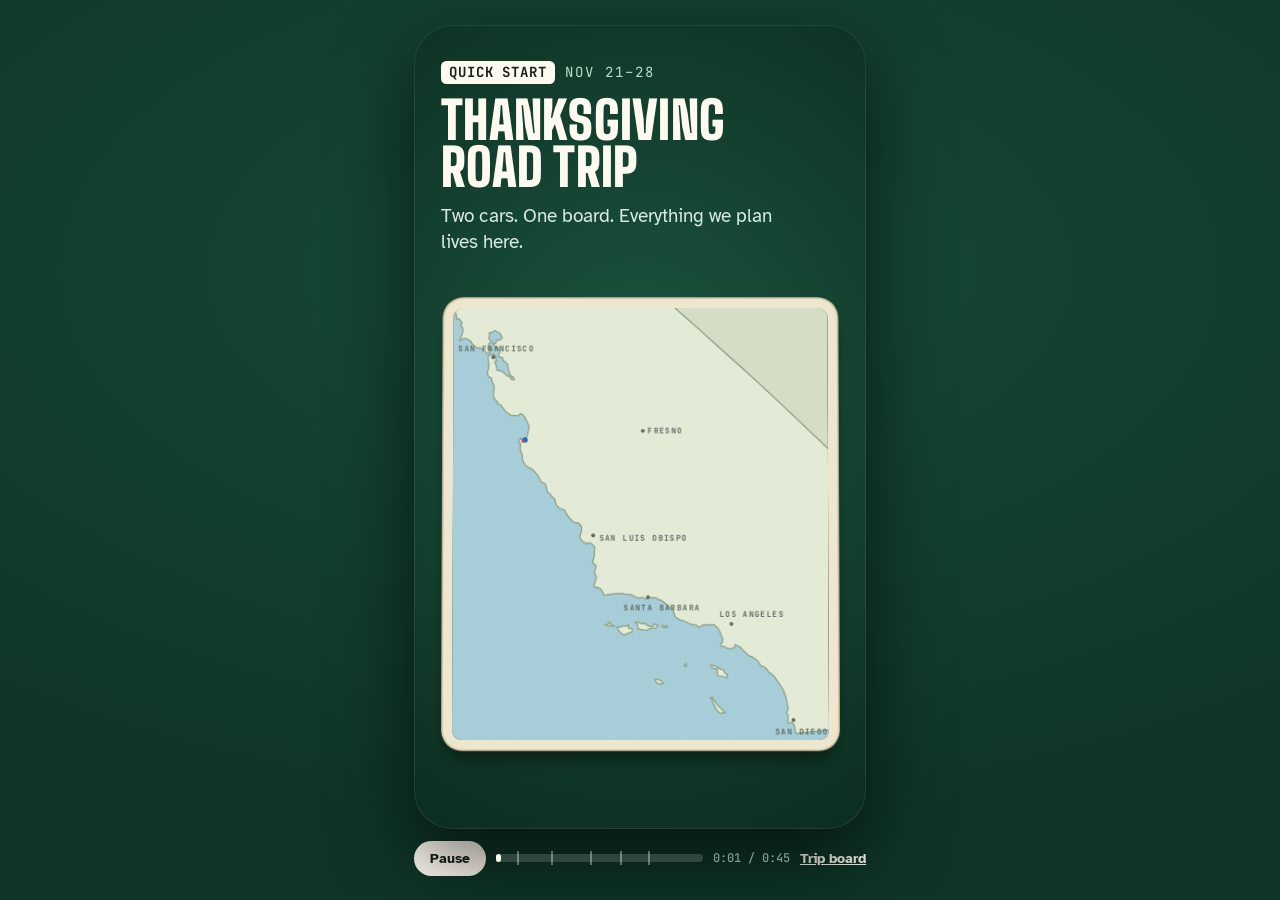
==== quickstart.html @ 66bf84e5 "Add 45-second animated intro at quickstart.html, linked from the join screen Co-Authored-By: Claude " ====
<!doctype html>
<html lang="en">
<head>
<meta charset="utf-8">
<meta name="viewport" content="width=device-width,initial-scale=1,viewport-fit=cover">
<meta name="robots" content="noindex,nofollow">
<title>Road Trip Board</title>
<meta name="claude:viewport-fit-sides" content="cover">
<link rel="preconnect" href="https://fonts.googleapis.com">
<link rel="stylesheet" href="https://fonts.googleapis.com/css2?family=Big+Shoulders+Display:wght@700;800;900&family=Atkinson+Hyperlegible:wght@400;700&family=JetBrains+Mono:wght@500;700&display=swap">
<style>
/* Layout: one vertical 9:16 "phone video" stage on a felt table; the board tilts like a game board, pieces stand up on it. Single deliberate look. */
:root{
  --table:#0f3527; --table2:#164a37; --board-edge:#efe6cf; --land:#e3ead6; --land2:#d5ddc6; --sea:#a7cdd8; --ink:#17221d; --muted:#5b6b62;
  --fam:#d6336c; --fri:#1971c2; --ok:#2f9e44; --hotel:#c92a2a; --house:#2b8a3e; --cream:#fffaf0;
  --f-display:"Big Shoulders Display", Impact, "Arial Narrow", sans-serif;
  --f-body:"Atkinson Hyperlegible", system-ui, sans-serif;
  --f-mono:"JetBrains Mono", ui-monospace, monospace;
  color-scheme:dark;
}
html,body{height:100%}
body{margin:0;background:radial-gradient(120% 90% at 50% 30%, var(--table2), var(--table) 70%);color:var(--cream);font-family:var(--f-body);
  display:flex;flex-direction:column;align-items:center;justify-content:center;gap:12px;padding-block:12px;
  padding-left:max(16px, env(safe-area-inset-left,0px));padding-right:max(16px, env(safe-area-inset-right,0px));box-sizing:border-box;overflow:hidden}
.stage{position:relative;aspect-ratio:9/16;height:min(calc(100dvh - 96px), calc((100vw - 32px) * 16 / 9));max-width:100%;container-type:size;
  border-radius:3cqw;overflow:hidden;background:radial-gradient(130% 80% at 50% 45%, #1b5640, #0d2f22 75%);box-shadow:0 30px 80px #0009, inset 0 0 0 1px #ffffff14}
.cap{position:absolute;inset:4.5cqh 6cqw auto;z-index:5;text-align:left}
.cap .k{font-family:var(--f-mono);font-size:3.1cqw;letter-spacing:.14em;text-transform:uppercase;color:#b8e0c8;display:flex;gap:2.4cqw;align-items:center}
.cap .k b{background:var(--cream);color:var(--ink);padding:.5cqw 1.8cqw;border-radius:1.2cqw;letter-spacing:.06em}
.cap h2{margin:1.6cqh 0 0;font-family:var(--f-display);font-weight:900;font-size:11.5cqw;line-height:.92;text-transform:uppercase;letter-spacing:.005em;text-wrap:balance}
.cap p{margin:1.4cqh 0 0;font-size:4.1cqw;line-height:1.35;color:#d9eadf;max-width:80cqw}
.cap h2 .p{color:#ff8fb6}.cap h2 .b{color:#74c0fc}
.wrap{position:absolute;left:5cqw;right:5cqw;top:31cqh;height:58cqh;perspective:160cqw;perspective-origin:50% 0%}
.board{position:absolute;inset:0;transform-style:preserve-3d;transform-origin:50% 100%;border-radius:2.4cqw;
  box-shadow:0 0 0 2.2cqw var(--board-edge), 0 0 0 2.6cqw #d4c7a6, 0 3cqw 5cqw 1cqw #0008}
.board svg{position:absolute;inset:0;width:100%;height:100%;border-radius:2.4cqw;display:block}
.ov{position:absolute;inset:0;z-index:4;pointer-events:none}
.mk{position:absolute;width:10px;height:10px;margin:-5px 0 0 -5px}
.pc{position:absolute;left:0;top:0;pointer-events:none;will-change:transform,opacity}
.up{transform-origin:50% 100%;display:flex;flex-direction:column;align-items:center}
.lbl{transition:opacity .3s;font-family:var(--f-body);font-weight:700;font-size:3.5cqw;background:var(--cream);color:var(--ink);padding:.5cqw 1.6cqw;border-radius:1cqw;white-space:nowrap;
  box-shadow:0 .6cqw 1.4cqw #0005;display:flex;gap:1.4cqw;align-items:center;margin-bottom:.8cqw}
.pill{font-family:var(--f-mono);font-size:2.8cqw;font-weight:700;text-transform:uppercase;letter-spacing:.06em;padding:.2cqw 1.2cqw;border-radius:5cqw;border:.3cqw solid currentColor}
.car{width:11cqw;height:6.8cqw;border-radius:1.6cqw;display:grid;place-items:center;box-shadow:0 .8cqw 0 #0004, 0 1.6cqw 2cqw #0006}
.car svg{width:7.4cqw;height:5cqw}
.shadow{position:absolute;left:50%;bottom:-1cqw;width:9cqw;height:2.4cqw;transform:translateX(-50%);background:radial-gradient(closest-side,#0006,transparent);z-index:-1}
.day{position:absolute;left:6cqw;bottom:2.6cqh;z-index:6;font-family:var(--f-mono);font-weight:700;font-size:3.4cqw;background:var(--cream);color:var(--ink);
  padding:1cqw 2.4cqw;border-radius:1.4cqw;box-shadow:0 1cqw 2cqw #0006}
.photo{position:absolute;z-index:7;width:34cqw;background:#fff;padding:1.8cqw 1.8cqw 6cqw;border-radius:.8cqw;box-shadow:0 2cqw 4cqw #0008;transform-origin:50% 50%}
.photo .img{aspect-ratio:1;border-radius:.3cqw;background:linear-gradient(180deg,#f7b267 0%,#f4845f 34%,#9b5de5 58%,#277da1 60%,#1d5c78 100%);position:relative;overflow:hidden}
.photo .img svg{position:absolute;inset:auto 0 0 0;width:100%}
.photo .c{position:absolute;left:0;right:0;bottom:1.3cqw;text-align:center;font-family:var(--f-body);font-weight:700;font-size:3cqw;color:#333}
.end{position:absolute;inset:0;z-index:9;background:linear-gradient(180deg,#0d2f22f2,#0b2a1ef7);display:flex;flex-direction:column;justify-content:center;gap:3.2cqh;padding:0 8cqw}
.end h2{margin:0;font-family:var(--f-display);font-weight:900;font-size:13cqw;line-height:.9;text-transform:uppercase;text-wrap:balance}
.end ol{list-style:none;margin:0;padding:0;display:grid;gap:2.2cqh;counter-reset:s}
.end li{display:grid;grid-template-columns:11cqw 1fr;gap:3.5cqw;align-items:center;font-size:4.6cqw;line-height:1.3;counter-increment:s}
.end li::before{content:counter(s);width:11cqw;height:11cqw;border-radius:50%;display:grid;place-items:center;font-family:var(--f-display);font-weight:900;font-size:7cqw;background:var(--cream);color:var(--ink);box-shadow:0 .8cqw 0 #0005}
.end li b{display:block;font-size:5.2cqw}
.end .go{justify-self:start;align-self:flex-start;font:700 4.4cqw var(--f-body);background:var(--cream);color:var(--ink);text-decoration:none;padding:2.4cqw 5cqw;border-radius:99px;box-shadow:0 .8cqw 0 #0005}
.end .foot{font-family:var(--f-mono);font-size:3cqw;color:#b8e0c8;letter-spacing:.08em;text-transform:uppercase}
.bar{display:flex;align-items:center;gap:10px;width:min(100%, calc((100dvh - 96px) * 9 / 16));min-width:0}
.bar button{font:700 14px var(--f-body);background:var(--cream);color:var(--ink);border:0;border-radius:999px;padding:9px 16px;cursor:pointer;flex:none}
.bar button:focus-visible{outline:3px solid #74c0fc;outline-offset:2px}
.track{position:relative;flex:1;height:8px;border-radius:8px;background:#ffffff26;cursor:pointer;min-width:0}
.track i{position:absolute;inset:0 auto 0 0;border-radius:8px;background:var(--cream)}
.track s{position:absolute;top:-3px;width:2px;height:14px;background:#ffffff59}
.time{font:500 12px var(--f-mono);color:#b8e0c8;font-variant-numeric:tabular-nums;flex:none}
</style>
</head>
<body>


<div class="stage" id="stage" aria-label="Animated tour of the road trip board">
  <div class="cap" id="cap" aria-live="polite"></div>
  <div class="day" id="day">SAT 21</div>
  <div class="wrap"><div class="board" id="board">
    <svg id="map" viewBox="130 430 640 711" preserveAspectRatio="xMidYMid slice" aria-hidden="true">
      <defs>
        <pattern id="grid" width="40" height="40" patternUnits="userSpaceOnUse"><path d="M40 0H0V40" fill="none" stroke="#ffffff" stroke-opacity=".18" stroke-width="1"/></pattern>
      </defs>
      <rect x="-200" y="0" width="1400" height="1400" fill="#a7cdd8"/>
      <rect x="-200" y="0" width="1400" height="1400" fill="url(#grid)"/>
      <path d="M99.1,-491.3L106.2,-492.4L110.6,-487.8L110.3,-482.2L116.1,-477.9L124.5,-477.8L135.4,-483L140.1,-482.6L160.1,-470.5L162.5,-464.3L168.5,-456.1L168.9,-450.3L171.3,-445.1L170.2,-438.3L173.6,-429.3L172.3,-425.2L173.3,-420.1L184.5,-414.6L200,-411.1L203.8,-409.1L209.5,-410.6L213.9,-407.3L220,-406.8L227.8,-410.8L235.6,-411.5L253.9,-419.9L257.9,-424.5L263,-426.1L270.1,-424.6L280,-425.8L289.4,-428.4L295.9,-425.4L301.6,-424.5L307.7,-425.9L319.2,-421.8L322.3,-414.2L327,-414.6L333.5,-419.7L345,-420.1L349.4,-418.5L353.1,-421.9L369,-427.1L374.1,-430.7L381.2,-429.7L388.3,-424.6L395.8,-425.2L407.3,-427.8L414,-428.3L417.8,-432.6L427.2,-435.3L437.1,-440L452.6,-442.7L465.2,-443.7L469.6,-449.5L474.3,-451.9L482.4,-449.6L504.1,-453.6L509.9,-452.2L516.3,-452.8L525.8,-457L529.5,-460.7L584.7,-460.8L669.4,-460.5L724.9,-460.2L730.3,-449.3L734,-446.6L739.5,-439L745.5,-439.5L748.9,-434.7L755.4,-434.5L760.8,-429.6L760.8,-424.3L765.2,-419.3L767.6,-413.8L759.4,-402.8L759.1,-397.3L755.7,-394.9L747.6,-379.7L747.9,-376.1L744.9,-370.9L742.5,-359.1L738.1,-355.1L736.1,-349.7L731.3,-345.2L730.3,-340L732.7,-334.1L729.6,-327.2L723.5,-319.5L723.5,-317.4L712.7,-312.4L708,-303L705.3,-293.2L701.9,-286.5L695.8,-281.6L696.8,-274.9L694.1,-271.2L699.2,-264.2L696.4,-258.5L700.8,-255L707.3,-257.5L712.7,-251.5L719.5,-252.8L720.1,-247.4L726.2,-245.7L726.6,-242.5L723.2,-236.2L719.1,-234.5L719.5,-230.2L723.2,-227L722.9,-222.6L718.8,-214.4L718.8,-208.9L715.1,-207.8L714.4,-201.8L714.4,11.8L658.2,12L565.7,12.5L556.9,12.8L508.5,12.6L434,12.4L402.9,12.6L336.2,12.6L297.6,12.2L245.4,11.4L230.2,10.9L198,10.8L185.5,11.3L146.5,11.5L137.1,10.7L118.1,11.9L92,11.8L89,12.4L36.5,12L29.4,6.4L24.3,0.8L21.9,-6.2L22.6,-9.5L17.9,-17.7L18.5,-21L16.2,-27.4L15.5,-40.2L19.9,-55.1L17.5,-65.9L11.8,-74.8L8,-75L4.3,-87.5L9.4,-96.6L13.5,-106.3L15.5,-114.8L15.5,-120L18.5,-128.1L20.6,-138.2L18.5,-142.5L24.3,-147.8L27,-152.2L32.4,-165.6L37.5,-185.2L42.6,-213.9L45,-236.7L46.3,-255.8L49,-276.6L48.7,-283.6L51.1,-302.3L51.1,-311.6L49.4,-315.6L52.1,-324.8L56.1,-347.8L58.8,-359.7L60.2,-375.7L59.2,-382.3L60.2,-393.4L58.8,-400.4L60.5,-402.8L62.2,-420.7L61.9,-428.4L58.2,-432.6L60.2,-441.4L59.5,-449.8L57.1,-454.4L62.6,-458.1L62.9,-469.1L56.5,-488.7L65.6,-480.7L70.4,-479.3L69.3,-483.1L77.1,-484.1L79.5,-485.9L83.2,-483L87.3,-486.2L92.4,-486.2L99.1,-491.3Z" fill="#d5ddc6" stroke="#b7c2a8" stroke-width="1.5"/>
      <path d="M434,12.5L508.5,12.6L556.9,12.8L565.7,12.5L658.2,12L714.4,11.8L776.7,12.3L875.9,12.3L902.7,12.3L924,11.6L943.6,12.5L955.8,12.3L996.1,12.6L996.1,129.9L995.8,156.9L995.8,220.6L995.4,235.7L995.4,404.3L995.1,436.6L995.4,466.8L995.1,484.4L995.4,512L995.1,602.4L995.1,646.7L995.8,674.3L995.4,697.7L993.7,699.2L985.6,717.8L977.5,718.9L970.4,713.7L971.1,710.9L965,703.7L960.6,703.4L952.4,705.3L951.8,702.7L946,702.6L941.9,705.2L940.2,703.8L937.2,706.7L928.7,709.9L931.1,718L929.8,722.3L933.8,732.2L937.2,735.3L934.2,737.8L932.8,743.4L934.5,749.4L933.5,754.6L935.8,757.7L934.8,761.7L937.9,765.6L937.9,776L935.8,779.7L937.2,785.6L940.9,790.3L943,796.9L946,815L946,822.3L938.9,826.7L942.3,828.9L940.2,838.5L890.5,788.6L866.8,764.9L787.5,687.8L681.5,587.5L638.5,547.5L617.6,528.6L575.2,490.4L541.7,460.1L520.4,441.6L481.8,407.5L442.8,374.1L434,366.2L433.3,339.6L433.7,327.2L433.7,280.8L434.4,239.6L434.4,162.9L434,159.4L434,12.5Z" fill="#d5ddc6" stroke="#b7c2a8" stroke-width="1.5"/>
      <path d="M932.1,1108.1L933.8,1105L941.9,1106.3L950.4,1103.7L949.7,1099.6L955.8,1093.2L956.2,1085.2L951.1,1071.4L945.7,1070.6L943.3,1071.9L938.9,1069.4L933.1,1064.2L935.5,1057.4L936.2,1043L931.1,1038.8L934.2,1032.2L931.4,1027.1L937.9,1026.2L947.4,1012.2L950.4,1009.7L949.1,1005L950.4,993.9L953.1,992.7L952.4,985.2L950.1,978.7L950.4,973.5L952.4,972.9L951.8,967.3L949.4,965.3L958.9,953.5L958.9,946.5L961.6,943.7L969.4,940.7L972.8,936.7L978.5,934.5L987.3,926L987,921L983.3,915.5L978.5,913.6L968,903.5L963.6,902.8L964.3,896.9L955.5,872.6L947.7,866.2L945.3,859.2L939.9,853.4L940.2,838.5L942.3,828.9L938.9,826.7L946,822.3L946,815L943,796.9L940.9,790.3L937.2,785.6L935.8,779.7L937.9,776L937.9,765.6L934.8,761.7L935.8,757.7L933.5,754.6L934.5,749.4L932.8,743.4L934.2,737.8L937.2,735.3L933.8,732.2L929.8,722.3L931.1,718L928.7,709.9L937.2,706.7L940.2,703.8L941.9,705.2L946,702.6L951.8,702.7L952.4,705.3L960.6,703.4L965,703.7L971.1,710.9L970.4,713.7L977.5,718.9L985.6,717.8L993.7,699.2L995.4,697.7L995.8,674.3L995.1,646.7L995.1,602.4L1062.8,602.4L1138,602.4L1244,602.3L1276.8,602.2L1331,602L1333,602.7L1412.6,602.7L1467.5,602.6L1467.5,774.2L1467.1,798.2L1467.5,801.3L1467.5,895.1L1467.1,956.8L1467.5,971.6L1467.1,983L1467.1,1271.9L1445.5,1271.7L1377.4,1271.8L1334.1,1271.9L1275.8,1271.9L1154.3,1223.6L1082.5,1196.3L1047.9,1182.5L923.3,1134.7L925,1128L923.3,1126.3L923.7,1120.2L926.4,1118.6L932.1,1108.1Z" fill="#d5ddc6" stroke="#b7c2a8" stroke-width="1.5"/>
      <path d="M565.7,1018.4L571.2,1018.9L580.6,1024.3L587.8,1026.6L588.1,1029.1L593.5,1035.3L591.8,1039.7L587.4,1037.1L578.6,1036.4L576.6,1032.9L576.6,1025.3L569.8,1023.7L565.7,1018.4ZM565.4,1071.3L568.5,1070.9L575.9,1082.8L589.4,1096L586.1,1095.6L582.3,1097.8L576.6,1093.3L572.2,1086L567.4,1074L565.4,1071.3ZM522.7,1016.9L525.4,1016.2L525.8,1020.4L522.1,1019.7L522.7,1016.9ZM487.5,953.4L490.2,955.1L494,953.7L494,956.7L488.2,957.2L485.2,955L487.5,953.4ZM473.6,1042L478.4,1041.3L485.2,1044.8L487.9,1048L483.5,1049.5L476.7,1047.4L473.6,1042ZM441.5,947.7L447.6,948.4L452,950.7L457,950.1L463.5,954.5L469.9,954.9L472.3,951L479.1,953L475.3,957.4L465.9,958.5L460.1,961.6L445.9,959.2L445.5,953L441.5,947.7ZM410.7,956.6L418.1,955.8L421.2,953.7L425.6,954.5L430,952.6L430,957.5L436.1,958.8L436.4,963.6L422.5,969.1L417.1,965.4L410.7,956.6ZM391.7,952.4L397.1,950.7L399.1,947.8L401.2,951.4L405.6,954L398.5,954.6L391.7,952.4ZM36.5,12L89,12.4L92,11.8L118.1,11.9L137.1,10.7L146.5,11.5L185.5,11.3L198,10.8L230.2,10.9L245.4,11.4L297.6,12.2L336.2,12.6L402.9,12.6L434,12.4L434,159.4L434.4,162.9L434.4,239.6L434,279.5L433.7,327.2L433.3,339.6L434,366.2L442.8,374.1L481.8,407.5L520.4,441.6L541.7,460.1L575.2,490.4L617.6,528.6L638.5,547.5L681.5,587.5L787.5,687.8L866.8,764.9L890.5,788.6L940.2,838.5L939.9,853.4L945.3,859.2L947.7,866.2L955.5,872.6L964.3,896.9L963.6,902.8L968,903.5L978.5,913.6L983.3,915.5L987,921L987.3,926L978.8,932.6L972.8,936.7L969.4,940.7L961.6,943.7L958.9,946.5L958.9,953.5L949.4,965.3L951.8,967.3L952.4,972.9L950.4,973.5L950.1,978.7L952.4,985.2L953.1,992.7L950.4,993.9L949.1,1005L950.4,1009.7L947.4,1012.2L937.9,1026.2L931.4,1027.1L934.2,1032.2L931.1,1038.8L936.2,1043L935.5,1057.4L933.1,1064.2L937.9,1071.1L943.3,1071.9L945.7,1070.6L951.1,1071.4L956.2,1085.2L955.8,1093.2L949.7,1099.6L950.4,1103.7L941.9,1106.3L933.8,1105L932.1,1108.1L791.3,1120.9L705.3,1130L704.2,1120L701.2,1113.7L698.5,1111.7L693.7,1114L692.7,1107.3L693.1,1100.1L690.4,1096L693.4,1089.8L690.4,1073.4L686,1060.6L682.9,1055.1L669.4,1035.5L660.9,1029.3L657.5,1024.1L652.4,1020.4L649.4,1020.6L642.9,1010.9L634.1,1004.9L629.4,1003.4L622.6,997.6L614.2,988.7L606,984.8L605.4,989.5L598.2,991.9L592.2,990.4L588.8,987.9L583.7,987.3L582.3,983.4L585.4,980L585.7,975.6L581,963.8L577.3,957.4L571.5,952.3L559.6,952.2L552.2,953L546.8,956.6L542,952.8L532.6,951.2L520,945.2L516,945L507.8,939.6L502.1,925.3L498.7,924.3L492.9,918.9L484.8,912.6L477.7,910.1L475.7,908L464.8,907.6L459.4,910.1L453.3,907.5L445.9,908.5L433.3,902.5L425.6,902.5L420.5,900.9L405.6,901.6L389.3,903.9L389,900.7L384.6,894L379.2,891L375.1,891.4L373.1,888.1L377.5,873.6L373.7,867.5L376.5,855.5L370.7,850L373.7,838.3L374.1,824.1L368,818.4L363.3,817.7L362.2,819.9L353.1,814.3L349.4,809.4L352.8,796.1L352.1,791L348.4,785.7L339.2,784.2L330.1,773.9L324,763.6L315.8,761.1L310.1,754.4L308.4,746.2L303,741.4L300.6,737.7L295.9,734.1L293.8,724.1L292.1,720.5L285.4,717.6L280.3,707L271.8,697.5L260.7,691L256.9,686.4L254.2,678.3L254.6,674L250.8,663.8L251.5,654.4L247.8,652.8L251.2,645.3L257.3,649.2L260.3,646.1L262.7,639.9L265.4,625.6L258.3,610.5L254.2,606.1L250.8,605L247.8,607.9L235.3,607.7L225.8,600.8L218.3,590.4L213.6,588.6L212.9,585.4L207.2,579.4L205.8,573.1L207.5,560L203.4,550.9L202.7,545.7L198.7,544.2L196.7,540.9L196.3,534.4L198,531.7L198.7,523.8L196.7,510.2L201.4,507.4L206.8,506.6L208.8,509L211.2,518L208.2,518.9L211.9,529.7L211.2,532.5L220.4,534.8L229.5,542.9L232.2,542.4L236.9,548.8L241,548.5L239,544.4L234.9,542.5L231.5,533.7L229.2,522.6L222.1,517.1L221.4,512.5L213.9,509.8L217,502.3L214.6,495.4L209.5,495.5L204.8,488.6L207.5,489.5L210.5,486.9L210.5,482.8L217,483L220.4,479.1L217,471.9L208.2,467.4L203.8,470.5L199,471.1L199.7,475.8L198,480.5L203.1,485.7L199,488.2L197.7,492.7L204.1,498.4L201.7,499.8L198,496.8L200.4,504.1L195.3,505.7L192.3,501.8L183.4,495.6L179,496.8L171.3,490.1L167.9,484.7L162.1,481.3L156.7,480.5L149.9,483.9L154.7,471L155.7,466.1L151.6,456.8L154,454.7L148.6,447.6L144.8,448.6L144.5,441.8L138.8,431.1L132,425.9L127.2,424L119.8,417.5L107.3,399.6L102.5,396.7L99.8,392.5L89.3,383.4L81.2,371.6L85.9,363.7L85.6,359.4L80.8,346.7L75.4,334.2L73.1,323.5L74.1,313.5L78.5,300.1L76.8,294.8L76.8,288.2L72,278.9L70.7,267.9L65.3,264.3L63.2,258.7L51.4,245.2L49,244.6L49,240.2L46.3,235.8L38.9,232.6L22.3,217.3L23.6,210.9L22.3,203.8L17.9,196.3L20.9,186.3L25.7,175.3L39.9,148.4L43.6,138.7L46,126.7L41.9,122.9L41.6,113.1L46.6,102.8L50.7,78.1L49,65.3L43.9,52.3L41.2,42.5L38.2,42.9L32.4,37.5L35.8,30L37.5,18.8L36.5,12Z" fill="#e3ead6" stroke="#8fa48a" stroke-width="2.2"/>
      <g font-family="JetBrains Mono, monospace" font-size="13" font-weight="700" fill="#5b6b62" letter-spacing="1.5" id="cities"></g>
      <g id="routes" fill="none" stroke-linecap="round" stroke-linejoin="round"></g>
    </svg>
    <div id="marks"></div>
  </div></div>
  <div class="ov" id="pieces"></div>
  <div class="photo" id="photo" hidden><div class="img"><svg viewBox="0 0 100 46" preserveAspectRatio="none"><path d="M0 46V20l14-6 10 7 12-12 14 9 8-4v32z" fill="#3a2e2a"/><path d="M58 30h42v2H58zM64 32h2v14h-2zm10 0h2v14h-2zm10 0h2v14h-2zm10 0h2v14h-2z" fill="#e9e3d6"/><path d="M58 30q21-14 42 0" fill="none" stroke="#e9e3d6" stroke-width="2"/></svg></div><div class="c">Big Sur · Sat 28</div></div>
  <div class="end" id="end" hidden>
    <h2>That's the whole game.</h2>
    <ol>
      <li><span><b>Open the link</b>Works on any phone or computer.</span></li>
      <li><span><b>Type your name and the trip passcode</b>Once per phone. Olaf will text you the passcode.</span></li>
      <li><span><b>Add a place or a photo</b>A quick tour shows you around the first time.</span></li>
    </ol>
    <a class="go" href="./">Open the trip board</a>
    <div class="foot">Thanksgiving road trip · Nov 21–28</div>
  </div>
</div>
<div class="bar">
  <button id="play" type="button">Pause</button>
  <div class="track" id="track" role="slider" aria-label="Video position" tabindex="0" aria-valuemin="0" aria-valuemax="45" aria-valuenow="0"><i id="fill"></i></div>
  <span class="time" id="time">0:00</span>
  <a href="./" style="font:700 14px var(--f-body);color:var(--cream);flex:none">Trip board</a>
</div>

<script>
const G = {"routes":{"upFam":"660.6,1000.2 660,999 656.9,996.7 654.2,995.3 652.8,993.7 649.6,991.5 647.7,992.4 646,994.9 643.9,992.2 642.1,990 640.3,988.5 637.9,987.3 635.8,985.3 635.1,984.1 633.9,982.5 631.9,980 629.9,977.7 628.4,976.3 625.7,974.6 624.1,973.5 622,972.1 620.2,970.7 618.4,969.5 616.5,968.1 615.2,966.7 613.9,964.4 612.9,962.6 611.4,961.1 609.5,958 608.3,956.5 606.8,955.1 604.6,954.4 602.7,953.5 602.5,951 602.2,948.9 601.5,946.4 599.4,945.2 597.8,943.8 596.9,942.2 596.4,939.7 595.6,938.7 593.8,936.5 592.8,935.1 591.6,934 590.5,932.8 589.2,931.2 587.9,930.6 586.3,930.1 584.2,929.4 581.8,926.8 580.4,924.8 578.9,922.9 576.8,920.3 575.3,918.5 574.3,917 572.7,916.3 571.2,915.3 570.2,913.7 569.2,911.9 568.7,909.6 568,907.7 567.2,905.9 565.2,904.3 564.6,902.9 564.5,901.5 564.7,900.1 563.5,897.6 562.4,895.8 561.2,893.9 560.3,892.7 559.4,891.6 558.2,890.3 556.4,888.4 555.6,887.4 555.5,884.8 554.8,883.2 554,882.2 551.9,881 551.5,879.3 550.8,878.3 549.7,877.2 548.7,875.8 547.9,874.3 547.3,872.6 547.3,870.6 547.6,868.4 547.5,866.9 546.8,865.6 544.7,864 543.7,863.1 540.8,862.7 539.4,861.4 541.1,858.2 539.7,855.1 538.5,853.5 537.7,852.5 536.7,851.7 535.7,850.7 535.5,849.1 535.6,847.4 534.9,845.8 533.9,842 532.9,837.9 532.6,836.6 530.8,834.7 529.3,832.8 524.5,827.1 514,815.2 504.6,804.1 494.2,794.6 485.3,786.5 478.3,780.1 470.6,771.3 466.5,765.6 451.5,740.4 446.9,733.9 437.5,722.5 432.2,717.2 424.4,711.5 415.5,699.5 408.5,685.6 405.3,681.1 395.1,666.8 389.3,659.2 379.1,649.4 376.2,646.6 369.4,635.4 358.5,615.6 354.4,610.4 348.7,604 342.5,595.7 337.8,589.3 332.6,579.3 330.8,571 328.9,562.7 327.4,556.9 325.5,553.4 322.9,548 320,544.4 315,539.2 304.5,529.1 289.3,517.5 286.8,514.9 284.8,514.9 282.4,515.3 279.7,516.3 278,517.1 276,517.3 273.4,517.7 270.2,519.3 268.2,519.4 265.6,519.8 255.8,519.5 251.4,519.9 248.4,520 246.5,519.8 245,519.3 243.1,519.6 241.5,519.8 240.5,520.5 238.9,520.7 236.6,520.8 234.7,521.1 233,520.8 234,522.4 234.9,523.3 236.1,525.6 235.8,527.3 234.7,527.9 230.6,529.6 222.4,532.6 219.6,535.8 218.4,536.7 217.2,537 218.4,538.6 220.8,541.4 220.3,542.9 218.9,543.6","mid":"218.7,544.1 218.6,545.4 218.3,546.8 217.9,548.2 219.6,549.8 221.5,550.2 222.8,551.5 224.2,552.8 225.5,553.5 227,554.2 228.7,556 230.8,557.1 231.9,558.8 233.8,559.6 235.5,561.2 237.7,562.9 239.2,563 240.4,563.6 241,565.5 242.4,567.1 243.4,568.6 244.5,569.7 245.8,570.4 247.5,571.3 248.8,572 248.5,573.9 247.7,575.5 246.4,577.2 246,578.8 246.1,580.4 245.6,581.6 246.4,582.8 246.7,584.2 246.7,585.7 247.2,586.9 247.6,588.1 247.4,589.6 247.6,590.9 247.3,592.2 246.7,593.4 245.1,594.8 244.5,596.1 243.6,598 242.7,599.6 243.1,601 243.3,602.6 244,603.8 245.9,603.9 248,604.4 249.8,604.4 251.6,604.3 253,604.6 254.3,605.4 255.8,605.4 257.3,606 259.1,608.1 260.6,609.5 263.3,610.6 264.8,611.7 266.5,614.8 266.8,616.6 267,617.8 266.9,619 266.9,622.3 265.6,623.6 265.7,625.6 265.7,627 266.7,628.9 267.4,630.8 266.2,633.5 265.2,634.7 264.6,636.2 263.4,638.8 263.4,640.3 262.7,641.9 262.7,643.8 261.5,645.1 260.6,646.2 259.7,647.3 258.6,648.5 258.1,650 256.7,650.5 255.4,650.3","downFam":"255.1,650.7 254.3,652 253.6,654 253.7,655.4 253.6,657.2 252.2,658.8 251.3,659.6 251.1,661.2 251.1,662.5 251.2,663.8 251.6,665 252.4,666.9 253,669.4 253.4,671.4 253.8,672.9 254.7,675.5 254.6,676.8 254.7,678.2 255.1,679.5 255.5,680.8 255.3,682.1 256.6,684.8 259.1,686.4 261,687.2 262.3,688.1 263.9,689.2 265.1,689.9 265.8,691.3 267.1,692.7 267.7,693.9 268.8,694.9 269.8,695.8 270.8,696.5 271.9,697.1 273,698.4 273.7,699.7 275,700.5 276.2,701.6 277.5,703.2 278.5,704.5 280.1,706.3 280.5,707.5 281.3,709.7 282.4,711.6 283.8,712.8 284.2,714.5 284.9,716.2 285.6,717.5 287.5,718 289,718.4 290.8,719.6 292.3,720.5 293.1,722.3 293.9,724 294.2,726.1 295.3,728.2 295.6,729.4 296.1,731.8 296.1,733.7 297.5,735.1 298.8,736.5 300.7,737.6 301.4,738.7 302.2,739.9 303.3,741.1 304.3,742.1 305.6,743.2 306.7,743.8 307.4,744.9 308.2,746 309.1,747.8 309.3,749 310.2,750.3 309.9,752.8 311,754.8 311.8,756.1 312.5,757.1 312.9,759 314.5,760 316.7,761.5 317.9,761.6 319.4,761.6 322.6,762.8 323.9,763.5 325.2,765.4 327.6,768 329,770.6 329.9,771.6 330.9,772.9 332.1,773.1 333.1,773.8 334.6,775.3 335.6,776.9 336.9,778.3 339.2,780.3 340.4,782.2 341.8,783.3 343.8,784.9 346.7,785.6 348.2,785.2 349.4,785.8 350.2,786.8 350.8,788.1 351.7,790.5 352.6,791.6 353.6,794.6 354.9,795.4 357.8,796 360.7,797.1 362.3,798.8 363.6,799.3 364.9,799.7 366.6,800.9 368.9,801.6 369.9,802.7 370.7,803.7 370.6,806.2 370.4,808.1 369.5,810 368.8,811.4 368.2,813.3 368.2,814.8 367.8,816.9 368.3,818.2 369,819.2 371.5,820.5 373,821.3 374,822.3 376.2,823.2 377.9,824 380.4,825.4 382.1,826.5 382.8,827.9 384.3,829.3 388.2,834.3 390.4,836.8 392.5,838.3 393.1,840.6 394.4,843.3 394.6,851.3 398.2,856.9 401.1,860.4 401.8,862.4 403.7,864.1 405.9,867.2 408.9,869.5 410.9,870 414,871.4 415.9,872.3 417.8,873.4 418.9,875 419.5,876.4 420.8,876.3 421.7,877.1 424.1,878.7 426.7,882.5 430.8,887.1 432.4,887.3 434.4,887.7 436.8,888.9 438.1,889.1 439.3,889.8 441.5,890.5 442.4,891.7 443.8,892.2 446.6,892.9 447.8,893.9 449,894.3 449.9,895.1 451.3,897.1 452.6,897.5 453.5,899.2 455.4,899.9 455.5,901.7 456.4,903.6 457.8,905.6 459.2,906.3 461.3,907.4 462.3,908.1 463.3,907.4 466.2,906.9 467.6,907.2 469.4,907.1 471.6,907.1 473.8,907.7 475.8,908 477.4,908.9 479.9,909.7 482.5,911.4 484.8,912.6 486.5,914.6 488.6,916 490.3,917.3 491.4,918.7 492.8,918.8 494,919.3 495.6,921 496.5,922.3 498.7,923.6 500.8,924.1 502.3,924.8 503.1,925.7 504.5,926.2 506.1,925.6 508.7,927.2 511.3,928.6 512.2,929.7 514,930.4 518.5,930.6 523.5,931.1 526.9,931.3 528.8,932.1 529.9,932.6 531.5,933.1 532.7,933.5 535.2,935 538,935 539.7,935.8 542.3,936.2 545.3,938.6 547.5,939.5 549.8,939.4 552.4,939.9 553.8,940.4 555.1,940.4 556.5,939.6 558.1,939 561,938.8 563.6,937.5 565,936.8 567.8,936.9 569.8,936.3 572.6,936.6 575.1,936.6 577.8,937.3 578.4,939 578.2,940.6 577.2,942.8 577.5,945.1 577.9,947 579.7,949.8 580.4,951.1 581.4,952.7 583.6,956.1 585.6,959.3 587.8,961.3 587.8,962.7 587.7,966.9 587.7,968.7 588.8,970 590.5,972.2 593.3,973.4 595.3,973.5 597.1,975 598.9,977.2 600.6,977.4 602.9,977.3 604.4,978 605.5,978.8 607.3,979.1 609.2,979.8 611.6,980.1 613.9,982.2 614.4,983.4 618.1,983.5 623,987.8 627.3,992 630.2,993.6 634.5,993.8 637.7,995.2 640.3,996.3 642.6,996.7 644.3,997.7 645.9,996.5 646,995.1 647.6,992.6 648.7,991.1 651.6,992.7 653.1,994.1 653.9,995.2 656.8,996.7 658.5,997.8 659.7,998.4 660.3,999.7","upFri":"659,1024.3 658.2,1023.1 657.1,1022.1 655.8,1021.2 654.5,1020.3 653.4,1019.4 653.7,1018.2 654.5,1017 654.9,1015.6 654.5,1014.4 654,1012.9 653.3,1011.7 653.5,1010.4 653.5,1008.8 653.6,1007.6 653.6,1005.9 653.3,1004.4 652,1003.6 650.9,1003 649.8,1001.8 648.9,1000.6 648,999.2 646.9,997.7 646,996.2 645.5,994.9 644.6,993.6 643.5,991.5 642.2,990.1 640.5,988.7 639,987.7 637.6,987 635.8,985.3 635.1,984.1 633.9,982.5 631.9,980 629.9,977.7 628.4,976.3 625.7,974.6 624.1,973.5 622,972.1 620.2,970.7 618.4,969.5 616.5,968.1 615.2,966.7 613.9,964.4 612.9,962.6 611.4,961.1 609.5,958 608.3,956.5 606.8,955.1 604.6,954.4 602.7,953.5 602.5,951 602.2,948.9 601.5,946.4 599.4,945.2 597.8,943.8 596.9,942.2 596.4,939.7 595.6,938.7 593.8,936.5 592.8,935.1 591.6,934 590.5,932.8 589.2,931.2 587.9,930.6 586.3,930.1 584.2,929.4 581.8,926.8 580.4,924.8 578.9,922.9 576.8,920.3 575.3,918.5 574.3,917 572.7,916.3 571.2,915.3 570.2,913.7 569.2,911.9 568.7,909.6 568,907.7 567.2,905.9 565.2,904.3 564.6,902.9 564.5,901.5 564.7,900.1 563.5,897.6 562.4,895.8 561.2,893.9 560.3,892.7 559.4,891.6 558.2,890.3 556.4,888.4 555.6,887.4 555.5,884.8 554.8,883.2 554,882.2 551.9,881 551.5,879.3 550.8,878.3 549.7,877.2 548.7,875.8 547.9,874.3 547.3,872.6 547.3,870.6 547.6,868.4 547.5,866.9 546.8,865.6 544.7,864 543.7,863.1 540.8,862.7 539.4,861.4 541.1,858.2 539.7,855.1 538.5,853.5 537.7,852.5 536.7,851.7 535.7,850.7 535.5,849.1 535.6,847.4 534.9,845.8 533.9,842 532.9,837.9 532.6,836.6 530.8,834.7 529.3,832.8 524.5,827.1 514,815.2 504.6,804.1 494.2,794.6 485.3,786.5 478.3,780.1 470.6,771.3 466.5,765.6 451.5,740.4 446.9,733.9 437.5,722.5 432.2,717.2 424.4,711.5 415.5,699.5 408.5,685.6 405.3,681.1 395.1,666.8 389.3,659.2 379.1,649.4 376.2,646.6 369.4,635.4 358.5,615.6 354.4,610.4 348.7,604 342.5,595.7 337.8,589.3 332.6,579.3 330.8,571 328.9,562.7 327.4,556.9 325.5,553.4 322.9,548 320,544.4 315,539.2 304.5,529.1 289.3,517.5 286.8,514.9 284.8,514.9 282.4,515.3 279.7,516.3 278,517.1 276,517.3 273.4,517.7 270.2,519.3 268.2,519.4 265.6,519.8 255.8,519.5 251.4,519.9 248.4,520 246.5,519.8 245,519.3 243.1,519.6 241.5,519.8 240.5,520.5 238.9,520.7 236.6,520.8 234.7,521.1 233,520.8 234,522.4 234.9,523.3 236.1,525.6 235.8,527.3 234.7,527.9 230.6,529.6 222.4,532.6 219.6,535.8 218.4,536.7 217.2,537 218.4,538.6 220.8,541.4 220.3,542.9 218.9,543.6","midFri":"218.7,544.1 218.6,545.4 218.3,546.8 217.9,548.2 219.6,549.8 221.5,550.2 222.8,551.5 224.2,552.8 225.5,553.5 227,554.2 228.7,556 230.8,557.1 231.9,558.8 233.8,559.6 235.5,561.2 237.7,562.9 239.2,563 240.4,563.6 241,565.5 242.4,567.1 243.4,568.6 244.5,569.7 245.8,570.4 247.5,571.3 248.8,572 248.5,573.9 247.7,575.5 246.4,577.2 246,578.8 246.1,580.4 245.6,581.6 246.4,582.8 246.7,584.2 246.7,585.7 247.2,586.9 247.6,588.1 247.4,589.6 247.6,590.9 247.3,592.2 246.7,593.4 245.1,594.8 244.5,596.1 243.6,598 242.7,599.6 243.1,601 243.3,602.6 244,603.8 245.9,603.9 248,604.4 249.8,604.4 251.6,604.3 253,604.6 254.3,605.4 255.8,605.4 257.3,606 259.1,608.1 260.6,609.5 263.3,610.6 264.8,611.7 266.5,614.8 266.8,616.6 267,617.8 266.9,619 266.9,622.3 265.6,623.6 265.7,625.6 265.7,627 266.7,628.9 267.4,630.8 266.2,633.5 265.2,634.7 264.6,636.2 263.4,638.8 263.4,640.3 262.7,641.9 262.7,643.8 261.5,645.1 260.6,646.2 259.7,647.3 258.8,648.2","downFri":"258.6,648.4 258.1,650 256.7,650.5 255.4,650.3 254.3,652 253.6,654 253.7,655.4 253.6,657.2 252.2,658.8 251.3,659.6 251.1,661.2 251.1,662.5 251.2,663.8 251.6,665 252.4,666.9 253,669.4 253.4,671.4 253.8,672.9 254.7,675.5 254.6,676.8 254.7,678.2 255.1,679.5 255.5,680.8 255.3,682.1 256.6,684.8 259.1,686.4 261,687.2 262.3,688.1 263.9,689.2 265.1,689.9 265.8,691.3 267.1,692.7 267.7,693.9 268.8,694.9 269.8,695.8 270.8,696.5 271.9,697.1 273,698.4 273.7,699.7 275,700.5 276.2,701.6 277.5,703.2 278.5,704.5 280.1,706.3 280.5,707.5 281.3,709.7 282.4,711.6 283.8,712.8 284.2,714.5 284.9,716.2 285.6,717.5 287.5,718 289,718.4 290.8,719.6 292.3,720.5 293.1,722.3 293.9,724 294.2,726.1 295.3,728.2 295.6,729.4 296.1,731.8 296.1,733.7 297.5,735.1 298.8,736.5 300.7,737.6 301.4,738.7 302.2,739.9 303.3,741.1 304.3,742.1 305.6,743.2 306.7,743.8 307.4,744.9 308.2,746 309.1,747.8 309.3,749 310.2,750.3 309.9,752.8 311,754.8 311.8,756.1 312.5,757.1 312.9,759 314.5,760 316.7,761.5 317.9,761.6 319.4,761.6 322.6,762.8 323.9,763.5 325.2,765.4 327.6,768 329,770.6 329.9,771.6 330.9,772.9 332.1,773.1 333.1,773.8 334.6,775.3 335.6,776.9 336.9,778.3 339.2,780.3 340.4,782.2 341.8,783.3 343.8,784.9 346.7,785.6 348.2,785.2 349.4,785.8 350.2,786.8 350.8,788.1 351.7,790.5 352.6,791.6 353.6,794.6 354.9,795.4 357.8,796 360.7,797.1 362.3,798.8 363.6,799.3 364.9,799.7 366.6,800.9 368.9,801.6 369.9,802.7 370.7,803.7 370.6,806.2 370.4,808.1 369.5,810 368.8,811.4 368.2,813.3 368.2,814.8 367.8,816.9 368.3,818.2 369,819.2 371.5,820.5 373,821.3 374,822.3 376.2,823.2 377.9,824 380.4,825.4 382.1,826.5 382.8,827.9 384.3,829.3 388.2,834.3 390.4,836.8 392.5,838.3 393.1,840.6 394.4,843.3 394.6,851.3 398.2,856.9 401.1,860.4 401.8,862.4 403.7,864.1 405.9,867.2 408.9,869.5 410.9,870 414,871.4 415.9,872.3 417.8,873.4 418.9,875 419.5,876.4 420.8,876.3 421.7,877.1 424.1,878.7 426.7,882.5 430.8,887.1 432.4,887.3 434.4,887.7 436.8,888.9 438.1,889.1 439.3,889.8 441.5,890.5 442.4,891.7 443.8,892.2 446.6,892.9 447.8,893.9 449,894.3 449.9,895.1 451.3,897.1 452.6,897.5 453.5,899.2 455.4,899.9 455.5,901.7 456.4,903.6 457.8,905.6 459.2,906.3 461.3,907.4 462.3,908.1 463.3,907.4 466.2,906.9 467.6,907.2 469.4,907.1 471.6,907.1 473.8,907.7 475.8,908 477.4,908.9 479.9,909.7 482.5,911.4 484.8,912.6 486.5,914.6 488.6,916 490.3,917.3 491.4,918.7 492.8,918.8 494,919.3 495.6,921 496.5,922.3 498.7,923.6 500.8,924.1 502.3,924.8 503.1,925.7 504.5,926.2 506.1,925.6 508.7,927.2 511.3,928.6 512.2,929.7 514,930.4 518.5,930.6 523.5,931.1 526.9,931.3 528.8,932.1 529.9,932.6 531.5,933.1 532.7,933.5 535.2,935 538,935 539.7,935.8 542.3,936.2 545.3,938.6 547.5,939.5 549.8,939.4 552.4,939.9 553.8,940.4 555.1,940.4 556.5,939.6 558.1,939 561,938.8 563.6,937.5 565,936.8 567.8,936.9 569.8,936.3 572.6,936.6 575.1,936.6 577.8,937.3 578.4,939 578.2,940.6 577.2,942.8 577.5,945.1 577.9,947 579.7,949.8 580.4,951.1 581.4,952.7 583.6,956.1 585.6,959.3 587.8,961.3 587.8,962.7 587.7,966.9 587.7,968.7 588.8,970 590.5,972.2 593.3,973.4 595.3,973.5 597.1,975 598.9,977.2 600.6,977.4 602.9,977.3 604.4,978 605.5,978.8 607.3,979.1 609.2,979.8 611.6,980.1 613.9,982.2 614.4,983.4 618.1,983.5 623,987.8 627.3,992 630.2,993.6 634.5,993.8 637.7,995.2 640.3,996.3 642,996.6 643.6,997.3 645,997.9 646.7,998.5 647.9,999.3 648.7,1000.4 649.9,1001.9 651.4,1003.3 653.1,1004.3 653.6,1006.4 653.5,1008.2 653.5,1009.7 653.3,1011.4 653.8,1012.7 654.5,1014.5 654.9,1015.8 654.1,1017.5 653.3,1019 654.2,1020.2 655.3,1020.9 656.7,1021.8 657.7,1022.7 658.7,1023.5"},"stays":{"start":{"name":"El Prado","xy":[660.6,1000.2]},"sc":{"name":"Oslovar House","xy":[218.7,544.1]},"star":{"name":"Stargazer Hotel","xy":[255.1,650.7]},"friM":{"name":"Monterey Beach Hotel","xy":[258.6,648.4]},"friStart":{"name":"San Clemente","xy":[659,1024.3]}},"extra":{"sf":[205.7,511.5],"la":[600,950.9],"sd":[701.9,1108],"sb":[462.3,907.2],"fresno":[453.8,633.2],"bigsur":[263.2,688.7],"slo":[371.7,805.6],"morro":[353.8,795],"aquarium":[254.6,647.6],"filoli":[215.9,546.9],"sacramento":[293.4,415.8]}};
const TOTAL = 45;
const $ = s => document.querySelector(s);
const NS = "http://www.w3.org/2000/svg";
const clamp = (v,a=0,b=1) => Math.min(b, Math.max(a, v));
const seg = (t,a,b) => clamp((t-a)/(b-a));
const ease = x => x<.5 ? 4*x*x*x : 1-Math.pow(-2*x+2,3)/2;
const pop = x => x<=0 ? 0 : x>=1 ? 1 : 1 + 2.2*Math.pow(x-1,3) + 1.2*Math.pow(x-1,2);   // overshoot
const lerp = (a,b,u) => a + (b-a)*u;

/* scenes: caption + camera + day */
const SCENES = [
  {t:0,    k:"Nov 21–28", h:"Thanksgiving<br>Road Trip", p:"Two cars. One board. Everything we plan lives here."},
  {t:4.5,  k:"Saturday", h:"<span class='p'>Pink</span> and <span class='b'>blue</span> head north", p:"Pink is Olaf, Page, Rio & Isla. Blue is Amber, Kaleb & Bob. Press play in the app to watch them drive."},
  {t:12,   k:"Add a place", h:"Drop ideas on the board", p:"Mark each one Idea, Maybe or Confirmed. Everyone sees it right away."},
  {t:20.5, k:"Wednesday", h:"Down to Monterey", p:"Confirmed stops and where we sleep stand up as game pieces."},
  {t:27,   k:"Photos", h:"Snap it. It lands where you took it.", p:"Everyone on the trip can see and download the full photo."},
  {t:33,   k:"Saturday", h:"The long way home", p:"Drive plan adds up the miles for every day, for both cars."}
];
const CAM = [ // [time, x, y, w]  (h = w / 0.9)
  [0,130,430,640],[4.5,130,430,640],[11.5,130,430,640],[13,135,470,330],[20,135,470,330],[21.5,130,430,640],[25.5,148,468,220],[27,148,470,230],[33,148,470,230],[34.5,130,430,640],[45,130,430,640]
];
const DAYS = [[0,"SAT 21"],[12,"MON 23"],[20.5,"WED 25"],[27,"FRI 27"],[33,"SAT 28"]];

/* board: cities and routes */
const cities = [["SAN FRANCISCO","sf",-58,-10],["FRESNO","fresno",8,4],["SAN LUIS OBISPO","slo",10,8],["SANTA BARBARA","sb",-40,22],["LOS ANGELES","la",-20,-12],["SAN DIEGO","sd",-30,24],["SACRAMENTO","sacramento",6,-6]];
for (const [n,k,dx,dy] of cities) { const [x,y] = G.extra[k]; const c = document.createElementNS(NS,"circle"); c.setAttribute("cx",x); c.setAttribute("cy",y); c.setAttribute("r",3.2); c.setAttribute("fill","#5b6b62");
  const tx = document.createElementNS(NS,"text"); tx.setAttribute("x",x+dx); tx.setAttribute("y",y+dy); tx.textContent = n; $("#cities").append(c, tx); }
const R = {};
function addRoute(key, color, w){
  const pts = G.routes[key].split(" ").map(s => s.split(",").map(Number));
  const p = document.createElementNS(NS,"path");
  p.setAttribute("d", "M" + pts.map(q => q.join(",")).join("L"));
  p.setAttribute("stroke", color); p.setAttribute("stroke-width", w);
  $("#routes").append(p);
  const len = p.getTotalLength(); p.style.strokeDasharray = len; p.style.strokeDashoffset = len;
  R[key] = {el:p, len};
}
// casing first, so the two cars' lines read as separate strokes where they share a road
for (const [k,c,w] of [["upFri","#1971c2",9],["midFri","#1971c2",9],["downFri","#1971c2",9],["upFam","#d6336c",5],["mid","#d6336c",5],["downFam","#d6336c",5]]) addRoute(k,c,w);
const at = (key, u) => { const r = R[key]; const pt = r.el.getPointAtLength(r.len * clamp(u)); return [pt.x, pt.y]; };

/* pieces (HTML, stand upright on the tilted board) */
const svgCar = c => `<svg viewBox="0 0 24 16"><path d="M3 10l2-5c.4-1 1.2-1.5 2.2-1.5h9.6c1 0 1.8.5 2.2 1.5l2 5v4h-3v-1.6H6V14H3z" fill="#fff"/><circle cx="7" cy="11" r="1.4" fill="${c}"/><circle cx="17" cy="11" r="1.4" fill="${c}"/><path d="M6.6 8.4l1.2-3h8.4l1.2 3z" fill="${c}" opacity=".55"/></svg>`;
const building = (kind) => {
  const C = {house:["#2b8a3e","#1f6b2f","#c92a2a"], hotel:["#c92a2a","#9c1f1f","#7a1717"], aqua:["#1098ad","#0b7285","#e8590c"]}[kind];
  const tall = kind === "hotel" ? 30 : kind === "aqua" ? 22 : 16;
  const top = 46 - tall;
  return `<svg viewBox="0 0 44 52" style="width:${kind==="hotel"?13:12}cqw;display:block;filter:drop-shadow(0 .8cqw .6cqw #0006)">
    <ellipse cx="22" cy="47" rx="19" ry="4.6" fill="#13603f"/><ellipse cx="22" cy="45.6" rx="19" ry="4.6" fill="#fffaf0"/>
    <path d="M6 ${top+8} L22 ${top+12} L22 46 L6 42Z" fill="${C[0]}"/><path d="M22 ${top+12} L38 ${top+8} L38 42 L22 46Z" fill="${C[1]}"/>
    ${kind==="house" ? `<path d="M6 ${top+8} L14 ${top-2} L30 ${top-6} L38 ${top+8} L22 ${top+12}Z" fill="${C[2]}"/><path d="M14 ${top-2} L22 ${top+12} L6 ${top+8}Z" fill="#a61e1e"/>`
      : `<path d="M6 ${top+8} L22 ${top+4} L38 ${top+8} L22 ${top+12}Z" fill="${C[2]}"/>`}
    ${kind==="hotel" ? `<path d="M10 ${top+14}h3v3h-3zM10 ${top+21}h3v3h-3zM10 ${top+28}h3v3h-3zM16 ${top+15}h3v3h-3zM16 ${top+22}h3v3h-3zM16 ${top+29}h3v3h-3z" fill="#ffe3e3"/>` : ""}
    ${kind==="aqua" ? `<path d="M9 ${top+20}q4-4 8 0q-4 4-8 0zM24 ${top+22}l10-2v8l-10 2z" fill="#c5f6fa"/>` : ""}
    ${kind==="house" ? `<path d="M12 ${top+20}h5v7h-5zM26 ${top+21}h6v5h-6z" fill="#fff3bf"/>` : ""}
  </svg>`;
};
const pinSvg = (c, solid) => `<svg viewBox="0 0 30 40" style="width:7.4cqw;display:block;filter:drop-shadow(0 .6cqw .5cqw #0006)"><path d="M15 39C9 29 3 23 3 15a12 12 0 0 1 24 0c0 8-6 14-12 24z" fill="${solid?c:"#fff"}" stroke="${c}" stroke-width="3"/><circle cx="15" cy="15" r="4.6" fill="${solid?"#fff":c}"/></svg>`;
const P = {};
const MK = {};
function piece(id, html){ const d = document.createElement("div"); d.className = "pc"; d.innerHTML = `<div class="up">${html}</div>`; $("#pieces").append(d); P[id] = d;
  const m = document.createElement("div"); m.className = "mk"; $("#marks").append(m); MK[id] = m; return d; }
const ST = {idea:["Idea","#5b6b62"], maybe:["Maybe","#b35c00"], confirmed:["Confirmed","#2f9e44"]};
piece("carFam", `<div class="lbl" style="background:#d6336c;color:#fff">Our car</div><div class="car" style="background:#d6336c">${svgCar("#d6336c")}</div><span class="shadow"></span>`);
piece("carFri", `<div class="lbl" style="background:#1971c2;color:#fff">Amber's car</div><div class="car" style="background:#1971c2">${svgCar("#1971c2")}</div><span class="shadow"></span>`);
piece("oslovar", `<div class="lbl">Oslovar House</div>${building("house")}`);
piece("stargazer", `<div class="lbl">Stargazer Hotel</div>${building("hotel")}`);
piece("beach", `<div class="lbl">Monterey Beach Hotel</div>${building("hotel")}`);
piece("aquarium", `<div class="lbl">Monterey Bay Aquarium</div>${building("aqua")}`);
piece("pinBigsur", `<div class="lbl">Big Sur lookout <span class="pill" style="color:#5b6b62">Idea</span></div>${pinSvg("#7048e8", false)}`);
piece("pinMorro", `<div class="lbl">Morro Bay oysters <span class="pill" style="color:#b35c00">Maybe</span></div>${pinSvg("#d6336c", true)}`);
piece("pinAqua", `<div class="lbl">Monterey Bay Aquarium <span class="pill" id="aqPill">Idea</span></div><div id="aqPin">${pinSvg("#7048e8", false)}</div>`);
piece("photoDot", `<div style="width:8cqw;height:8cqw;border-radius:50%;border:.9cqw solid #d6336c;background:linear-gradient(180deg,#f4845f,#9b5de5 58%,#277da1 60%);box-shadow:0 .8cqw 1.4cqw #0007"></div>`);
// spots on the board (board units), with small nudges where pieces share a town
const SPOT = {oslovar:G.stays.sc.xy, stargazer:[G.stays.star.xy[0]+2, G.stays.star.xy[1]+34], beach:[G.stays.friM.xy[0]+34, G.stays.friM.xy[1]+6],
  aquarium:[G.extra.aquarium[0]-26, G.extra.aquarium[1]-16], pinBigsur:G.extra.bigsur, pinMorro:G.extra.morro, pinAqua:[G.extra.aquarium[0]-22, G.extra.aquarium[1]-12], photoDot:[G.extra.bigsur[0]+4, G.extra.bigsur[1]+20]};

/* camera + tilt */
function cam(t){
  let i = 0; while (i < CAM.length-2 && t >= CAM[i+1][0]) i++;
  const a = CAM[i], b = CAM[i+1], u = ease(seg(t, a[0], b[0]));
  const w = lerp(a[3], b[3], u); return {x:lerp(a[1],b[1],u), y:lerp(a[2],b[2],u), w, h:w/0.9};
}
const TILT = t => lerp(0, 40, ease(seg(t, .6, 3.6)));

/* the frame */
let lastScene = -1;
function frame(t){
  const sc = SCENES.reduce((k, s, i) => t >= s.t ? i : k, 0);
  if (sc !== lastScene) { lastScene = sc; const s = SCENES[sc]; $("#cap").innerHTML = `<div class="k"><b>${sc === 0 ? "Quick start" : sc + " of 5"}</b>${s.k}</div><h2>${s.h}</h2><p>${s.p}</p>`; }
  const capIn = ease(seg(t, SCENES[sc].t, SCENES[sc].t + .5));
  $("#cap").style.opacity = t > 38.5 ? 0 : capIn; $("#cap").style.transform = `translateY(${(1-capIn)*2}cqh)`;
  $("#day").textContent = DAYS.reduce((d, x) => t >= x[0] ? x[1] : d, "SAT 21");
  $("#day").style.opacity = ease(seg(t, 4.5, 5.2));

  const c = cam(t), svg = $("#map");
  svg.setAttribute("viewBox", `${c.x} ${c.y} ${c.w} ${c.h}`);
  const tilt = TILT(t);
  $("#board").style.transform = `rotateX(${tilt}deg) scale(${lerp(.92,1,ease(seg(t,.2,3.6)))})`;

  // routes
  const draw = (k, a, b) => { const u = ease(seg(t, a, b)); R[k].el.style.strokeDashoffset = R[k].len * (1-u); return u; };
  const uUp = draw("upFam", 5.6, 10.6), uUpF = draw("upFri", 5.2, 10.2);
  const uMid = draw("mid", 21.8, 25), uMidF = draw("midFri", 22.2, 25.4);
  const uDn = draw("downFam", 34.2, 38.2), uDnF = draw("downFri", 34.6, 38.4);

  // where things sit
  const pos = {};
  let fam, fri;
  if (t < 21.8) { fam = uUp < 1 ? at("upFam", uUp) : [G.stays.sc.xy[0]-12, G.stays.sc.xy[1]+12]; fri = uUpF < 1 ? at("upFri", uUpF) : [G.stays.sc.xy[0]+12, G.stays.sc.xy[1]+14]; }
  else if (t < 34.2) { fam = uMid < 1 ? at("mid", uMid) : [SPOT.stargazer[0]-16, SPOT.stargazer[1]+14]; fri = uMidF < 1 ? at("midFri", uMidF) : [SPOT.beach[0]+14, SPOT.beach[1]+16]; }
  else { fam = at("downFam", uDn); fri = at("downFri", uDnF); }
  const carVis = ease(seg(t, 4.6, 5.4)) * (1 - seg(t, 11.8, 12.4) + seg(t, 21, 21.6));
  pos.carFam = [fam, carVis];
  pos.carFri = [fri, carVis];
  pos.oslovar = [SPOT.oslovar, pop(seg(t, 10.4, 11.2))];
  pos.pinBigsur = [SPOT.pinBigsur, pop(seg(t, 13.2, 13.8)) * (1 - seg(t, 20.4, 20.9))];
  pos.pinMorro = [SPOT.pinMorro, pop(seg(t, 14.2, 14.8)) * (1 - seg(t, 20.4, 20.9))];
  pos.pinAqua = [SPOT.pinAqua, pop(seg(t, 15.2, 15.8)) * (1 - seg(t, 18.2, 18.6))];
  pos.aquarium = [SPOT.aquarium, pop(seg(t, 18.4, 19.2))];
  pos.stargazer = [SPOT.stargazer, pop(seg(t, 24.6, 25.4))];
  pos.beach = [SPOT.beach, pop(seg(t, 25.1, 25.9))];
  pos.photoDot = [SPOT.photoDot, pop(seg(t, 31, 31.6))];
  // the aquarium pin goes Idea -> Maybe -> Confirmed
  const st = t < 16.4 ? "idea" : t < 17.4 ? "maybe" : "confirmed";
  const pill = $("#aqPill"); if (pill.dataset.s !== st) { pill.dataset.s = st; pill.textContent = ST[st][0]; pill.style.color = ST[st][1];
    $("#aqPin").innerHTML = pinSvg(st === "idea" ? "#7048e8" : "#7048e8", st !== "idea"); }

  $("#cities").setAttribute("font-size", (13 * c.w / 640).toFixed(2));
  for (const id in P) {
    const [xy, s] = pos[id] || [[0,0],0];
    const px = (xy[0] - c.x) / c.w * 100, py = (xy[1] - c.y) / c.h * 100;
    MK[id].style.left = px + "%"; MK[id].style.top = py + "%";
  }
  const sr = $("#stage").getBoundingClientRect();
  for (const id in P) {
    const [xy, s] = pos[id] || [[0,0],0];
    const px = (xy[0] - c.x) / c.w * 100, py = (xy[1] - c.y) / c.h * 100;
    const inside = px > -2 && px < 102 && py > -1 && py < 101;
    const r = MK[id].getBoundingClientRect(), depth = clamp(r.width / 10, .55, 1.2);
    const el = P[id];
    el.style.opacity = inside ? clamp(s * 1.4) : 0;
    el.style.transform = `translate(${r.left + r.width/2 - sr.left}px, ${r.top + r.height/2 - sr.top}px)`;
    el.style.zIndex = Math.round(r.top - sr.top);   // nearer pieces in front
    el.firstChild.style.transform = `translate(-50%, -100%) scale(${Math.max(0.001, s * depth)})`;
    // names only when zoomed in, except the cars and the first house while the whole state is in view
    const car = id === "carFam" || id === "carFri";
    const named = car ? (t < 12 || t > 33) : (c.w < 420 || (id === "oslovar" && t < 12));
    const lb = el.querySelector(".lbl"); if (lb) lb.style.opacity = named ? 1 : 0;
  }

  // photo drop: falls in, settles, then shrinks into its round map marker
  const ph = $("#photo"), u1 = seg(t, 27.8, 29.2), u2 = seg(t, 30.2, 31.2);
  ph.hidden = !(t > 27.8 && t < 31.2);
  if (!ph.hidden) {
    const r = MK.photoDot.getBoundingClientRect();
    const tx = r.left + r.width/2 - sr.left, ty = r.top + r.height/2 - sr.top;
    const drop = ease(u1);
    ph.style.left = (lerp(sr.width*0.55, tx, ease(u2)) - ph.offsetWidth/2) + "px";
    ph.style.top = (lerp(-sr.height*0.4, sr.height*0.6, drop) + (ty - sr.height*0.6) * ease(u2) - ph.offsetHeight/2) + "px";
    ph.style.transform = `rotate(${lerp(-24, 6, drop)}deg) scale(${lerp(1, .12, ease(u2))})`;
    ph.style.opacity = 1 - seg(t, 30.9, 31.2);
  }

  // end card
  const e = seg(t, 38.6, 39.4); $("#end").hidden = e <= 0; $("#end").style.opacity = ease(e);
  const items = $("#end").querySelectorAll("li, h2, .foot");
  items.forEach((li, i) => { const u = ease(seg(t, 39 + i*.45, 39.6 + i*.45)); li.style.opacity = u; li.style.transform = `translateY(${(1-u)*3}cqh)`; });

  // controls
  $("#fill").style.width = (t / TOTAL * 100) + "%";
  $("#track").setAttribute("aria-valuenow", Math.round(t));
  $("#time").textContent = `0:${String(Math.floor(t)).padStart(2,"0")} / 0:${TOTAL}`;
}

/* playback */
let t = 0, playing = true, last = performance.now();
const reduce = matchMedia("(prefers-reduced-motion: reduce)").matches;
for (const s of SCENES.slice(1)) { const m = document.createElement("s"); m.style.left = (s.t / TOTAL * 100) + "%"; $("#track").append(m); }
function loop(now){
  const dt = Math.min(.1, (now - last) / 1000); last = now;
  if (playing) { t += dt; if (t >= TOTAL) { t = TOTAL; setPlaying(false); } }
  frame(t); requestAnimationFrame(loop);
}
function setPlaying(v){ playing = v; $("#play").textContent = v ? "Pause" : t >= TOTAL ? "Replay" : "Play"; }
$("#play").onclick = () => { if (t >= TOTAL) t = 0; setPlaying(!playing); };
function seek(e){ const r = $("#track").getBoundingClientRect(); t = clamp((e.clientX - r.left) / r.width) * TOTAL; frame(t); if (t >= TOTAL) setPlaying(false); }
let dragging = false;
$("#track").addEventListener("pointerdown", e => { dragging = true; $("#track").setPointerCapture(e.pointerId); seek(e); });
$("#track").addEventListener("pointermove", e => { if (dragging) seek(e); });
$("#track").addEventListener("pointerup", () => dragging = false);
$("#track").addEventListener("keydown", e => { if (e.key === "ArrowRight") t = Math.min(TOTAL, t + 3); else if (e.key === "ArrowLeft") t = Math.max(0, t - 3); else return; e.preventDefault(); frame(t); });
document.addEventListener("keydown", e => { if (e.key === " " && e.target === document.body) { e.preventDefault(); $("#play").click(); } });
// reduced motion: open on the finished board with the end card, paused
if (reduce) { t = 38.4; setPlaying(false); }
document.fonts?.ready.then(() => frame(t));
frame(t); requestAnimationFrame(loop);
</script>

</body>
</html>
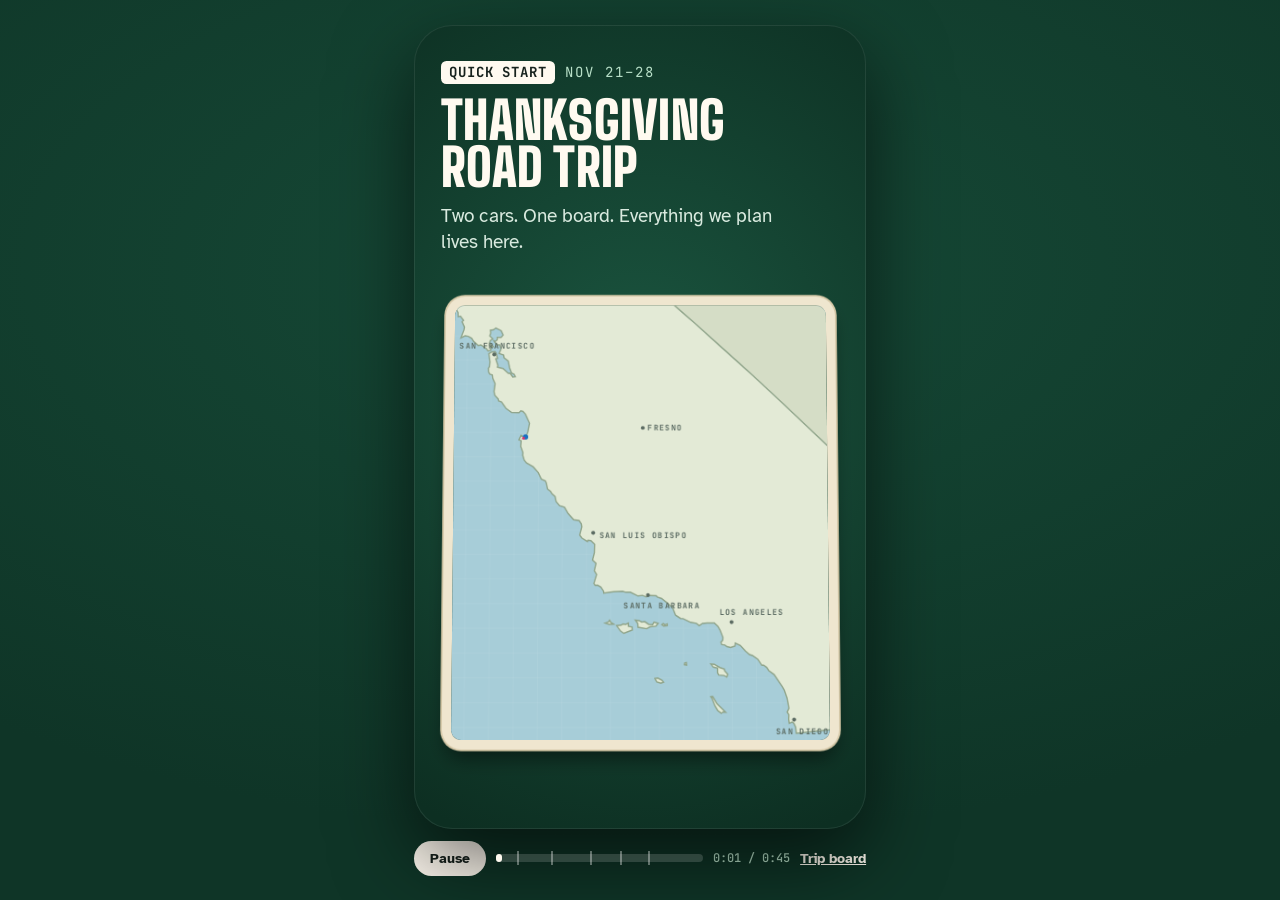
==== commit 2cc47062: "Rename cars to Roques and Hanleys in tour and intro Co-Authored-By: Claude Opus 5.5 <noreply@anthrop" ====
--- a/quickstart.html
+++ b/quickstart.html
@@ -123,7 +123,7 @@
 /* scenes: caption + camera + day */
 const SCENES = [
   {t:0,    k:"Nov 21–28", h:"Thanksgiving<br>Road Trip", p:"Two cars. One board. Everything we plan lives here."},
-  {t:4.5,  k:"Saturday", h:"<span class='p'>Pink</span> and <span class='b'>blue</span> head north", p:"Pink is Olaf, Page, Rio & Isla. Blue is Amber, Kaleb & Bob. Press play in the app to watch them drive."},
+  {t:4.5,  k:"Saturday", h:"<span class='p'>Pink</span> and <span class='b'>blue</span> head north", p:"Pink is the Roques. Blue is the Hanleys. Press play in the app to watch them drive."},
   {t:12,   k:"Add a place", h:"Drop ideas on the board", p:"Mark each one Idea, Maybe or Confirmed. Everyone sees it right away."},
   {t:20.5, k:"Wednesday", h:"Down to Monterey", p:"Confirmed stops and where we sleep stand up as game pieces."},
   {t:27,   k:"Photos", h:"Snap it. It lands where you took it.", p:"Everyone on the trip can see and download the full photo."},
@@ -174,8 +174,8 @@
 function piece(id, html){ const d = document.createElement("div"); d.className = "pc"; d.innerHTML = `<div class="up">${html}</div>`; $("#pieces").append(d); P[id] = d;
   const m = document.createElement("div"); m.className = "mk"; $("#marks").append(m); MK[id] = m; return d; }
 const ST = {idea:["Idea","#5b6b62"], maybe:["Maybe","#b35c00"], confirmed:["Confirmed","#2f9e44"]};
-piece("carFam", `<div class="lbl" style="background:#d6336c;color:#fff">Our car</div><div class="car" style="background:#d6336c">${svgCar("#d6336c")}</div><span class="shadow"></span>`);
-piece("carFri", `<div class="lbl" style="background:#1971c2;color:#fff">Amber's car</div><div class="car" style="background:#1971c2">${svgCar("#1971c2")}</div><span class="shadow"></span>`);
+piece("carFam", `<div class="lbl" style="background:#d6336c;color:#fff">Roques' car</div><div class="car" style="background:#d6336c">${svgCar("#d6336c")}</div><span class="shadow"></span>`);
+piece("carFri", `<div class="lbl" style="background:#1971c2;color:#fff">Hanleys' car</div><div class="car" style="background:#1971c2">${svgCar("#1971c2")}</div><span class="shadow"></span>`);
 piece("oslovar", `<div class="lbl">Oslovar House</div>${building("house")}`);
 piece("stargazer", `<div class="lbl">Stargazer Hotel</div>${building("hotel")}`);
 piece("beach", `<div class="lbl">Monterey Beach Hotel</div>${building("hotel")}`);
